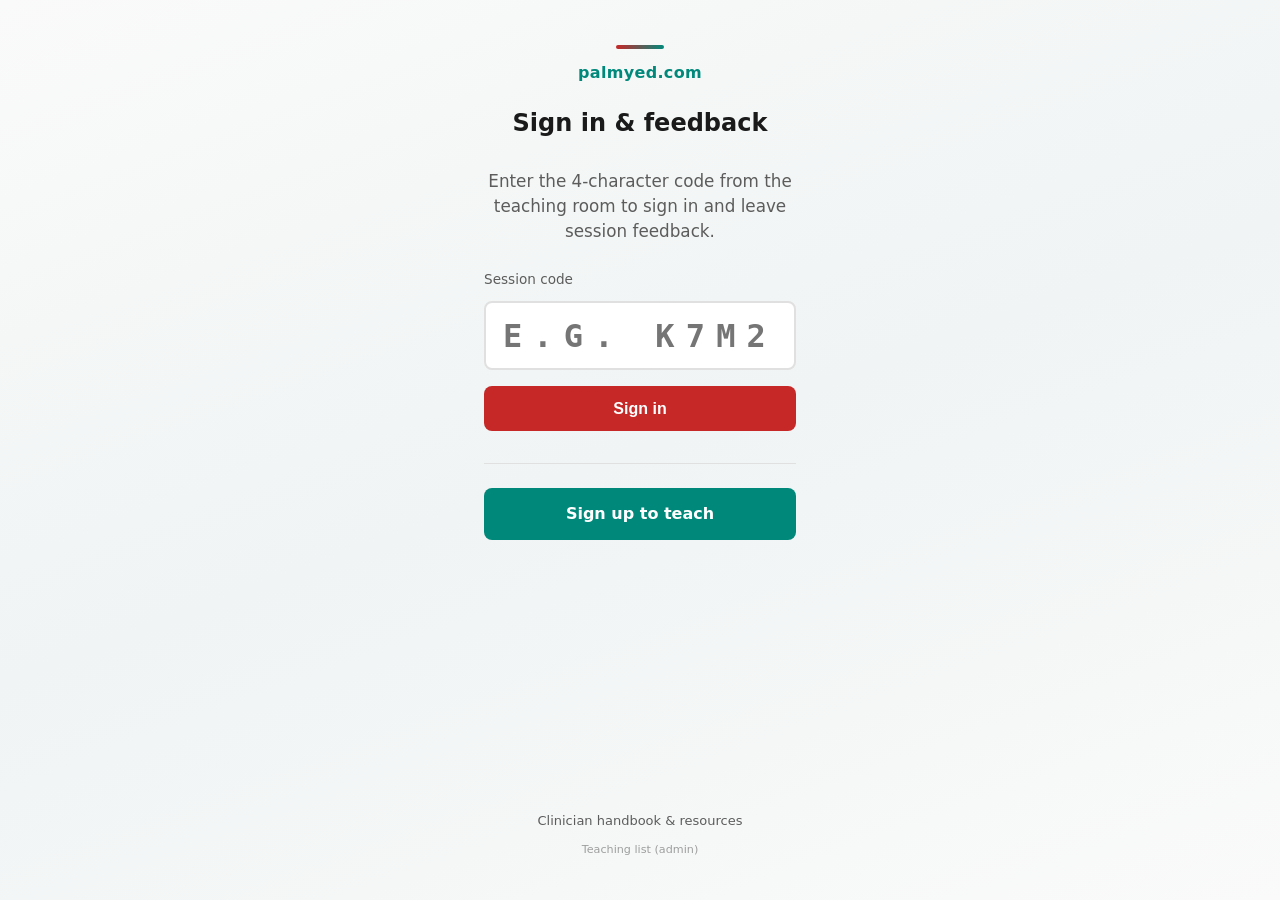
==== index.html @ 927f206d "Add teaching signup and admin session-list links on the sign-in page. Co-authored-by: Cursor <cursor" ====
<!DOCTYPE html>
<html lang="en">
<head>
  <meta charset="UTF-8">
  <meta name="viewport" content="width=device-width, initial-scale=1.0">
  <title>Sign in &amp; feedback · palmyed.com</title>
  <link rel="stylesheet" href="attend.css">
</head>
<body>
  <main class="attend">
    <header class="attend__header">
      <a class="attend__brand" href="https://palmyed.com" target="_blank" rel="noopener">
        <div class="attend__brand-bar" aria-hidden="true"></div>
        <span class="attend__brand-name">palmyed.com</span>
      </a>
      <h1 class="attend__title">Sign in &amp; feedback</h1>
    </header>

    <p class="attend__intro">Enter the 4-character code from the teaching room to sign in and leave session feedback.</p>

    <form id="attend-form" class="attend__form" autocomplete="off">
      <label class="attend__label" for="attend-code">Session code</label>
      <input
        id="attend-code"
        class="attend__input"
        type="text"
        inputmode="text"
        autocapitalize="characters"
        autocorrect="off"
        spellcheck="false"
        maxlength="4"
        placeholder="e.g. K7M2"
        required
      />
      <button type="submit" class="attend__submit">Sign in</button>
    </form>

    <div id="attend-error" class="attend__error-panel" hidden>
      <p id="attend-error-detail" class="attend__error"></p>
    </div>

    <div class="attend__signup">
      <a
        class="attend__signup-btn"
        href="https://midcentraldhb.sharepoint.com/teams/AESS-Consultants-EDInitiative/Lists/EM%20Teaching%20Signup/AllItems.aspx?env=WebViewList"
        target="_blank"
        rel="noopener"
      >
        Sign up to teach
      </a>
    </div>

    <footer class="attend__footer">
      <a class="attend__footer-link" href="https://palmyed.com" target="_blank" rel="noopener">
        Clinician handbook &amp; resources
      </a>
      <a
        class="attend__footer-link attend__footer-link--quiet"
        href="https://midcentraldhb.sharepoint.com/teams/AESS-Consultants-EDInitiative/Lists/EM%20Teaching%20Sessions/Upcoming.aspx?viewid=525eafa7-f5e7-479c-97d8-507ae456947d&amp;env=WebViewList"
        target="_blank"
        rel="noopener"
      >
        Teaching list (admin)
      </a>
    </footer>
  </main>

  <script src="form-config.js"></script>
  <script src="attend.js"></script>
</body>
</html>
---- attend.css ----
:root {
  --palmy-red: #c62828;
  --palmy-teal: #00897b;
  --text: #1a1a1a;
  --text-muted: #5c5c5c;
  --surface: #ffffff;
  --border: #e0e0e0;
  --error-bg: #fff8e1;
  --error-border: #ffcc80;
}

*,
*::before,
*::after {
  box-sizing: border-box;
}

html {
  -webkit-text-size-adjust: 100%;
}

body {
  margin: 0;
  min-height: 100dvh;
  font-family: system-ui, -apple-system, "Segoe UI", Roboto, sans-serif;
  font-size: 1rem;
  line-height: 1.5;
  color: var(--text);
  background: linear-gradient(160deg, #fafafa 0%, #f0f4f4 50%, #fafafa 100%);
}

.attend {
  max-width: 22rem;
  min-height: 100dvh;
  margin: 0 auto;
  padding: 2rem 1.25rem 2.5rem;
  display: flex;
  flex-direction: column;
  text-align: center;
}

.attend__header {
  margin-bottom: 1.75rem;
}

.attend__brand {
  display: inline-flex;
  flex-direction: column;
  align-items: center;
  margin-bottom: 1.25rem;
  text-decoration: none;
  color: inherit;
  transition: opacity 0.15s ease;
}

.attend__brand:hover {
  opacity: 0.85;
}

.attend__brand:focus-visible {
  outline: 2px solid var(--palmy-teal);
  outline-offset: 4px;
  border-radius: 0.25rem;
}

.attend__brand-bar {
  height: 4px;
  width: 3rem;
  margin-bottom: 0.75rem;
  border-radius: 2px;
  background: linear-gradient(90deg, var(--palmy-red), var(--palmy-teal));
}

.attend__brand-name {
  font-size: 1rem;
  font-weight: 700;
  letter-spacing: 0.02em;
  color: var(--palmy-teal);
}

.attend__title {
  margin: 0;
  font-size: 1.5rem;
  font-weight: 700;
  color: var(--text);
}

.attend__intro {
  margin: 0 0 1.5rem;
  font-size: 1.05rem;
  color: var(--text-muted);
}

.attend__form {
  display: flex;
  flex-direction: column;
  gap: 0.75rem;
  align-items: stretch;
}

.attend__label {
  font-size: 0.85rem;
  font-weight: 500;
  text-align: left;
  color: var(--text-muted);
}

.attend__input {
  font-size: 2rem;
  font-weight: 700;
  letter-spacing: 0.35em;
  text-align: center;
  text-transform: uppercase;
  padding: 0.85rem 1rem;
  border: 2px solid var(--border);
  border-radius: 0.5rem;
  background: var(--surface);
  font-family: ui-monospace, "Cascadia Code", "Segoe UI Mono", monospace;
  transition: border-color 0.15s ease, box-shadow 0.15s ease;
}

.attend__input:focus {
  outline: none;
  border-color: var(--palmy-teal);
  box-shadow: 0 0 0 3px rgba(0, 137, 123, 0.2);
}

.attend__submit {
  margin-top: 0.25rem;
  padding: 0.85rem 1.25rem;
  font-size: 1rem;
  font-weight: 600;
  color: #fff;
  background: var(--palmy-red);
  border: none;
  border-radius: 0.5rem;
  cursor: pointer;
  transition: background 0.15s ease, transform 0.1s ease;
}

.attend__submit:hover {
  background: #b71c1c;
}

.attend__submit:active {
  transform: scale(0.98);
}

.attend__error-panel {
  margin-top: 1.25rem;
  padding: 1rem;
  border-radius: 0.5rem;
  background: var(--error-bg);
  border: 1px solid var(--error-border);
}

.attend__error {
  margin: 0;
  font-size: 0.95rem;
  color: var(--text);
}

.attend__signup {
  margin-top: 2rem;
  padding-top: 1.5rem;
  border-top: 1px solid var(--border);
}

.attend__signup-btn {
  display: block;
  padding: 0.85rem 1.25rem;
  font-size: 1rem;
  font-weight: 600;
  color: #fff;
  text-decoration: none;
  background: var(--palmy-teal);
  border-radius: 0.5rem;
  transition: background 0.15s ease, transform 0.1s ease;
}

.attend__signup-btn:hover {
  background: #00796b;
}

.attend__signup-btn:active {
  transform: scale(0.98);
}

.attend__signup-btn:focus-visible {
  outline: 2px solid var(--palmy-teal);
  outline-offset: 3px;
}

.attend__footer {
  margin-top: auto;
  padding-top: 2rem;
  display: flex;
  flex-direction: column;
  gap: 0.65rem;
  align-items: center;
}

.attend__footer-link {
  font-size: 0.8125rem;
  font-weight: 500;
  color: var(--text-muted);
  text-decoration: none;
  border-bottom: 1px solid transparent;
  transition: color 0.15s ease, border-color 0.15s ease;
}

.attend__footer-link:hover {
  color: var(--palmy-teal);
  border-bottom-color: var(--palmy-teal);
}

.attend__footer-link:focus-visible {
  outline: 2px solid var(--palmy-teal);
  outline-offset: 2px;
  border-radius: 0.125rem;
}

.attend__footer-link--quiet {
  font-size: 0.7rem;
  font-weight: 400;
  color: #9e9e9e;
}

.attend__footer-link--quiet:hover {
  color: var(--text-muted);
  border-bottom-color: var(--text-muted);
}
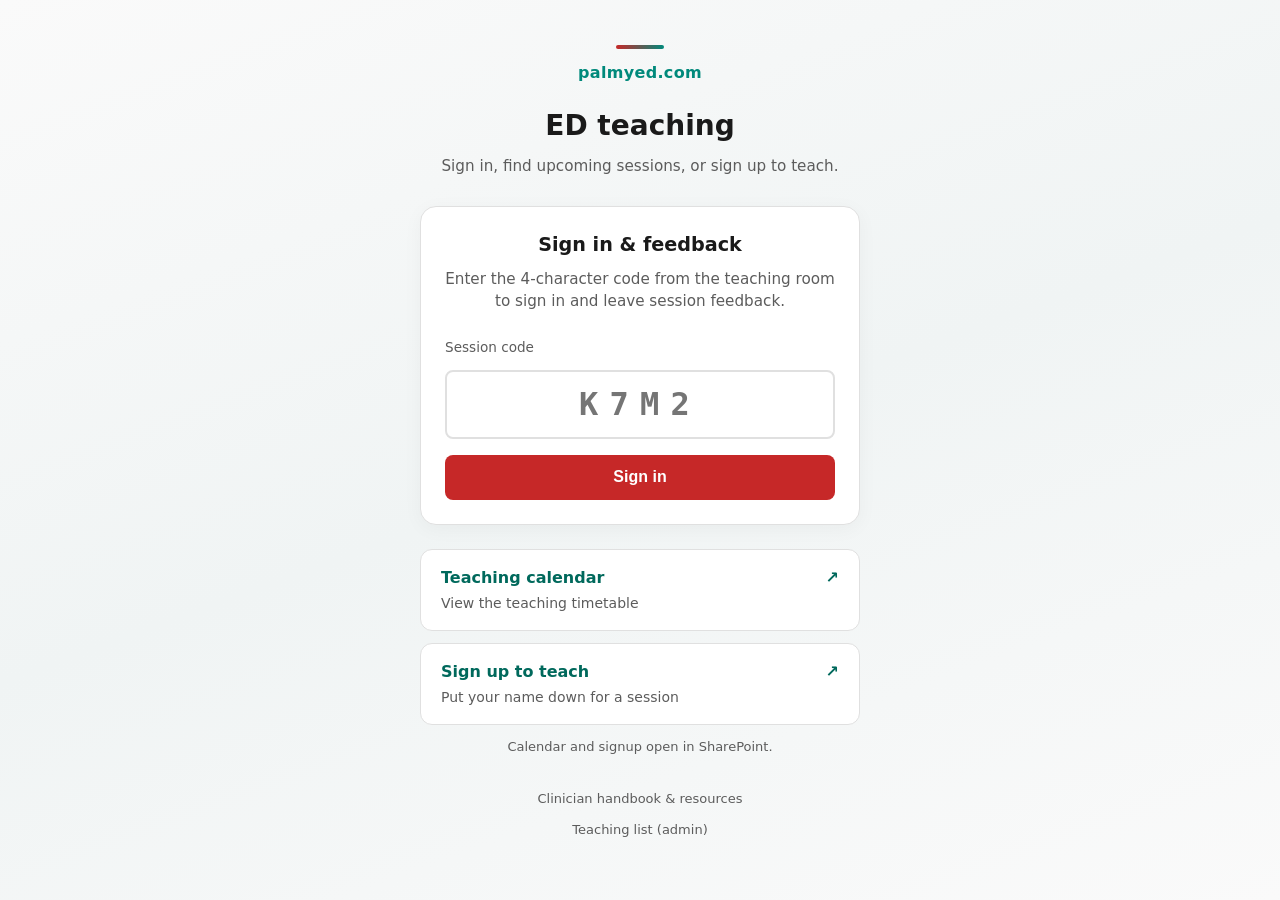
==== commit db80fa5c: "Add teaching calendar and tidy teaching landing page" ====
--- a/index.html
+++ b/index.html
@@ -3,7 +3,7 @@
 <head>
   <meta charset="UTF-8">
   <meta name="viewport" content="width=device-width, initial-scale=1.0">
-  <title>Sign in &amp; feedback · palmyed.com</title>
+  <title>ED teaching · palmyed.com</title>
   <link rel="stylesheet" href="attend.css">
 </head>
 <body>
@@ -13,42 +13,53 @@
         <div class="attend__brand-bar" aria-hidden="true"></div>
         <span class="attend__brand-name">palmyed.com</span>
       </a>
-      <h1 class="attend__title">Sign in &amp; feedback</h1>
+      <h1 class="attend__title">ED teaching</h1>
+      <p class="attend__subtitle">Sign in, find upcoming sessions, or sign up to teach.</p>
     </header>
 
-    <p class="attend__intro">Enter the 4-character code from the teaching room to sign in and leave session feedback.</p>
+    <section class="attend__card" aria-labelledby="signin-title">
+      <h2 id="signin-title" class="attend__section-title">Sign in &amp; feedback</h2>
+      <p class="attend__intro">Enter the 4-character code from the teaching room to sign in and leave session feedback.</p>
 
-    <form id="attend-form" class="attend__form" autocomplete="off">
-      <label class="attend__label" for="attend-code">Session code</label>
-      <input
-        id="attend-code"
-        class="attend__input"
-        type="text"
-        inputmode="text"
-        autocapitalize="characters"
-        autocorrect="off"
-        spellcheck="false"
-        maxlength="4"
-        placeholder="e.g. K7M2"
-        required
-      />
-      <button type="submit" class="attend__submit">Sign in</button>
-    </form>
+      <form id="attend-form" class="attend__form" autocomplete="off">
+        <label class="attend__label" for="attend-code">Session code</label>
+        <input
+          id="attend-code"
+          class="attend__input"
+          type="text"
+          inputmode="text"
+          autocapitalize="characters"
+          autocorrect="off"
+          spellcheck="false"
+          maxlength="4"
+          placeholder="K7M2"
+          required
+        />
+        <button type="submit" class="attend__submit">Sign in</button>
+      </form>
 
-    <div id="attend-error" class="attend__error-panel" hidden>
-      <p id="attend-error-detail" class="attend__error"></p>
-    </div>
+      <div id="attend-error" class="attend__error-panel" role="alert" hidden>
+        <p id="attend-error-detail" class="attend__error"></p>
+      </div>
 
-    <div class="attend__signup">
+    </section>
+
+    <nav class="attend__resources" aria-label="Teaching resources">
+      <a class="attend__resource" href="https://midcentraldhb.sharepoint.com/:x:/t/AESS-Consultants-EDInitiative/IQBhhuxQlscsQYRrwYtYVAtgAc1jJUc1QA3aGvR3kk1MWbI?e=MyB3QR" target="_blank" rel="noopener">
+        <span class="attend__resource-title">Teaching calendar <span aria-hidden="true">↗</span></span>
+        <span class="attend__resource-description">View the teaching timetable</span>
+      </a>
       <a
-        class="attend__signup-btn"
+        class="attend__resource"
         href="https://midcentraldhb.sharepoint.com/teams/AESS-Consultants-EDInitiative/Lists/EM%20Teaching%20Signup/AllItems.aspx?env=WebViewList"
         target="_blank"
         rel="noopener"
       >
-        Sign up to teach
+        <span class="attend__resource-title">Sign up to teach <span aria-hidden="true">↗</span></span>
+        <span class="attend__resource-description">Put your name down for a session</span>
       </a>
-    </div>
+    </nav>
+    <p class="attend__resource-note">Calendar and signup open in SharePoint.</p>
 
     <footer class="attend__footer">
       <a class="attend__footer-link" href="https://palmyed.com" target="_blank" rel="noopener">
--- a/attend.css
+++ b/attend.css
@@ -30,7 +30,7 @@
 }
 
 .attend {
-  max-width: 22rem;
+  max-width: 30rem;
   min-height: 100dvh;
   margin: 0 auto;
   padding: 2rem 1.25rem 2.5rem;
@@ -80,14 +80,14 @@
 
 .attend__title {
   margin: 0;
-  font-size: 1.5rem;
+  font-size: 1.75rem;
   font-weight: 700;
   color: var(--text);
 }
 
 .attend__intro {
   margin: 0 0 1.5rem;
-  font-size: 1.05rem;
+  font-size: 0.95rem;
   color: var(--text-muted);
 }
 
@@ -106,6 +106,8 @@
 }
 
 .attend__input {
+  min-width: 0;
+  width: 100%;
   font-size: 2rem;
   font-weight: 700;
   letter-spacing: 0.35em;
@@ -160,39 +162,83 @@
   color: var(--text);
 }
 
-.attend__signup {
-  margin-top: 2rem;
-  padding-top: 1.5rem;
-  border-top: 1px solid var(--border);
-}
-
-.attend__signup-btn {
+[hidden] { display: none !important; }
+
+.attend__subtitle {
+  margin: 0.5rem 0 0;
+  color: var(--text-muted);
+  font-size: 0.95rem;
+}
+
+.attend__card {
+  padding: 1.5rem;
+  background: var(--surface);
+  border: 1px solid var(--border);
+  border-radius: 1rem;
+  box-shadow: 0 4px 20px rgba(26, 26, 26, 0.04);
+}
+
+.attend__section-title {
+  margin: 0 0 0.5rem;
+  font-size: 1.2rem;
+}
+
+.attend__resources {
+  display: grid;
+  gap: 0.75rem;
+  margin-top: 1.5rem;
+  text-align: left;
+}
+
+.attend__resource {
   display: block;
-  padding: 0.85rem 1.25rem;
-  font-size: 1rem;
-  font-weight: 600;
-  color: #fff;
+  padding: 1rem 1.25rem;
+  color: var(--text);
+  background: var(--surface);
+  border: 1px solid var(--border);
+  border-radius: 0.75rem;
   text-decoration: none;
-  background: var(--palmy-teal);
-  border-radius: 0.5rem;
-  transition: background 0.15s ease, transform 0.1s ease;
-}
-
-.attend__signup-btn:hover {
-  background: #00796b;
-}
-
-.attend__signup-btn:active {
-  transform: scale(0.98);
-}
-
-.attend__signup-btn:focus-visible {
+}
+
+.attend__resource:hover {
+  border-color: var(--palmy-teal);
+  background: #f3faf8;
+}
+
+.attend__resource:focus-visible,
+.attend__submit:focus-visible {
   outline: 2px solid var(--palmy-teal);
   outline-offset: 3px;
 }
 
+.attend__resource-title {
+  display: flex;
+  justify-content: space-between;
+  gap: 1rem;
+  color: #00695c;
+  font-weight: 650;
+}
+
+.attend__resource-description {
+  display: block;
+  margin-top: 0.2rem;
+  font-size: 0.875rem;
+  color: var(--text-muted);
+}
+
+.attend__resource-note {
+  margin: 0.75rem 0 0;
+  font-size: 0.8125rem;
+  color: var(--text-muted);
+}
+
+@media (max-width: 360px) {
+  .attend { padding-inline: 1rem; }
+  .attend__card { padding: 1rem; }
+}
+
 .attend__footer {
-  margin-top: auto;
+  margin-top: 0;
   padding-top: 2rem;
   display: flex;
   flex-direction: column;
@@ -221,9 +267,9 @@
 }
 
 .attend__footer-link--quiet {
-  font-size: 0.7rem;
+  font-size: 0.8125rem;
   font-weight: 400;
-  color: #9e9e9e;
+  color: var(--text-muted);
 }
 
 .attend__footer-link--quiet:hover {
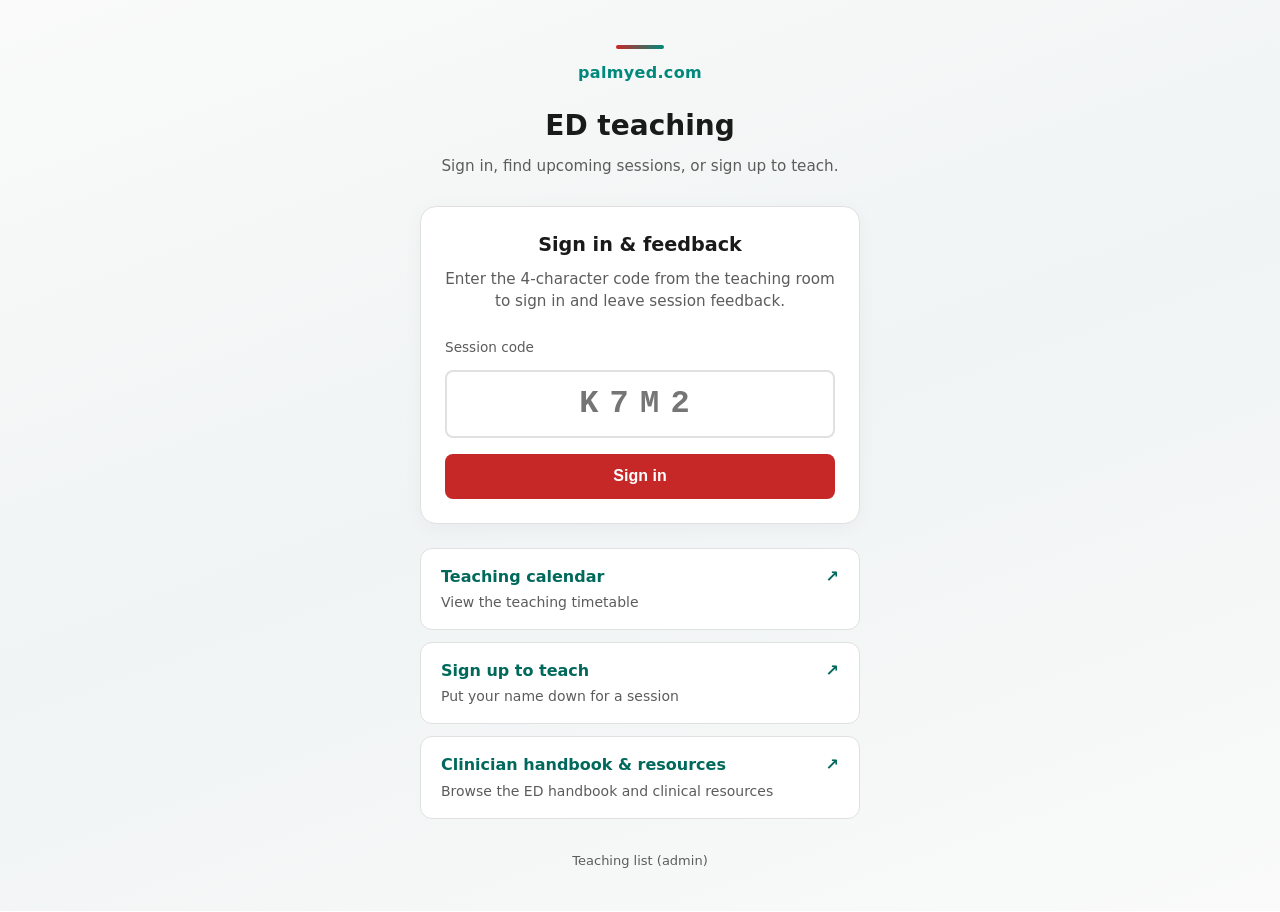
==== commit e42ac0e2: "Make handbook a resource card and remove SharePoint note" ====
--- a/index.html
+++ b/index.html
@@ -58,13 +58,13 @@
         <span class="attend__resource-title">Sign up to teach <span aria-hidden="true">↗</span></span>
         <span class="attend__resource-description">Put your name down for a session</span>
       </a>
+      <a class="attend__resource" href="https://palmyed.com" target="_blank" rel="noopener">
+        <span class="attend__resource-title">Clinician handbook &amp; resources <span aria-hidden="true">↗</span></span>
+        <span class="attend__resource-description">Browse the ED handbook and clinical resources</span>
+      </a>
     </nav>
-    <p class="attend__resource-note">Calendar and signup open in SharePoint.</p>
 
     <footer class="attend__footer">
-      <a class="attend__footer-link" href="https://palmyed.com" target="_blank" rel="noopener">
-        Clinician handbook &amp; resources
-      </a>
       <a
         class="attend__footer-link attend__footer-link--quiet"
         href="https://midcentraldhb.sharepoint.com/teams/AESS-Consultants-EDInitiative/Lists/EM%20Teaching%20Sessions/Upcoming.aspx?viewid=525eafa7-f5e7-479c-97d8-507ae456947d&amp;env=WebViewList"
--- a/attend.css
+++ b/attend.css
@@ -226,12 +226,6 @@
   color: var(--text-muted);
 }
 
-.attend__resource-note {
-  margin: 0.75rem 0 0;
-  font-size: 0.8125rem;
-  color: var(--text-muted);
-}
-
 @media (max-width: 360px) {
   .attend { padding-inline: 1rem; }
   .attend__card { padding: 1rem; }
